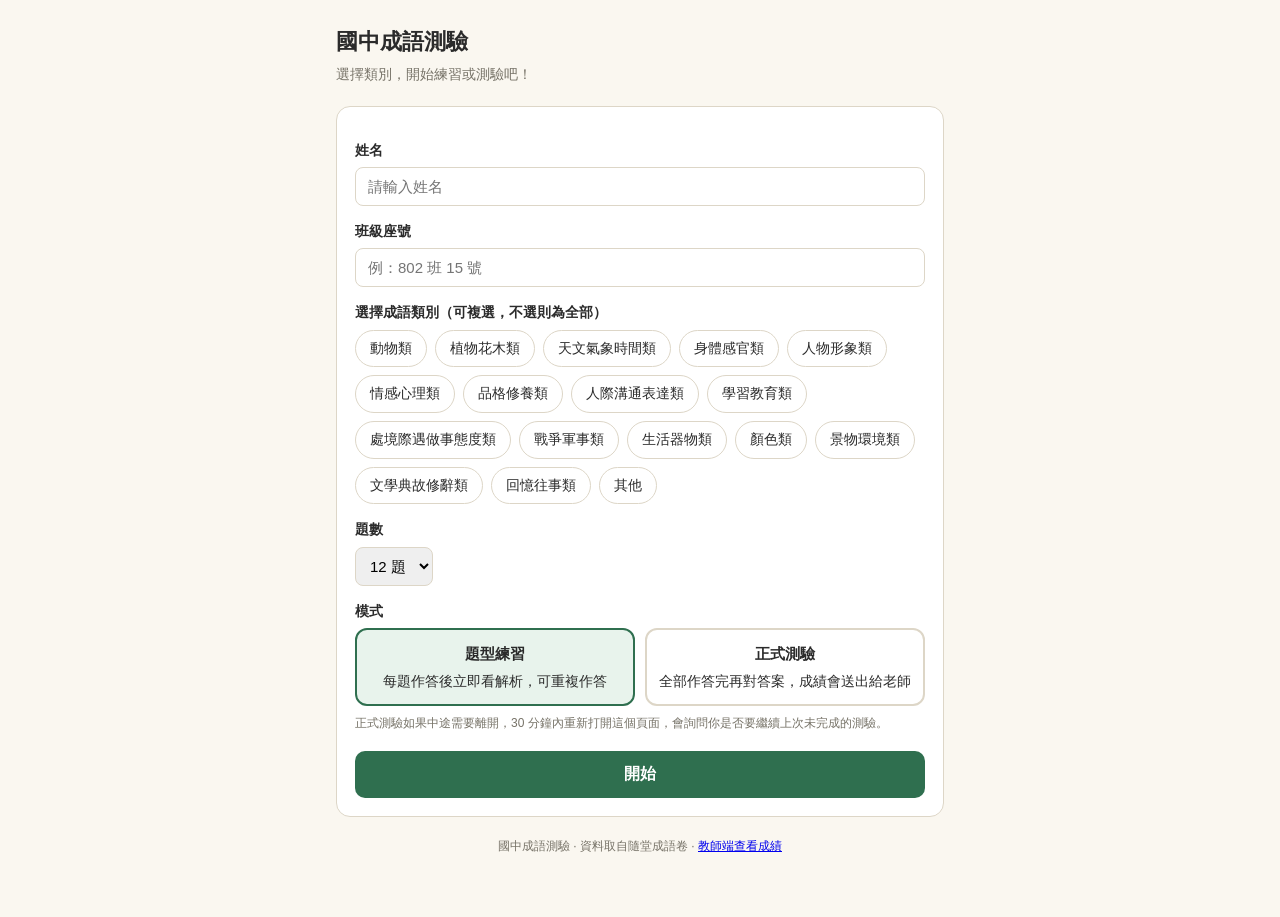
==== index.html @ 75fcd6fa "Add files via upload" ====
<!DOCTYPE html>
<html lang="zh-Hant">
<head>
  <meta charset="utf-8">
  <meta name="viewport" content="width=device-width, initial-scale=1">
  <title>國中成語測驗</title>
  <link rel="stylesheet" href="style.css">
</head>
<body>
<div class="wrap">
  <h1>國中成語測驗</h1>
  <div class="sub">選擇類別，開始練習或測驗吧！</div>

  <!-- ========== 開始畫面 ========== -->
  <div id="screen-start" class="card">
    <label>姓名</label>
    <input type="text" id="in-name" placeholder="請輸入姓名">
    <label>班級座號</label>
    <input type="text" id="in-class" placeholder="例：802 班 15 號">

    <label>選擇成語類別（可複選，不選則為全部）</label>
    <div class="chip-group" id="category-chips"></div>

    <label>題數</label>
    <select id="in-count">
      <option value="10">10 題</option>
      <option value="12" selected>12 題</option>
      <option value="15">15 題</option>
    </select>

    <label>模式</label>
    <div class="mode-group">
      <div class="mode-card selected" data-mode="practice" id="mode-practice">
        <b>題型練習</b>每題作答後立即看解析，可重複作答
      </div>
      <div class="mode-card" data-mode="test" id="mode-test">
        <b>正式測驗</b>全部作答完再對答案，成績會送出給老師
      </div>
    </div>
    <div class="footer-note" style="margin-top:8px;text-align:left;">
      正式測驗如果中途需要離開，30 分鐘內重新打開這個頁面，會詢問你是否要繼續上次未完成的測驗。
    </div>

    <button class="primary" id="btn-start">開始</button>
  </div>

  <!-- ========== 未完成測驗提示畫面 ========== -->
  <div id="screen-resume" class="card" style="display:none">
    <h2>發現尚未完成的正式測驗</h2>
    <div class="sub" id="resume-info"></div>
    <button class="primary" id="btn-resume">繼續上次的測驗</button>
    <button class="secondary" id="btn-discard" style="width:100%;margin-top:10px;">放棄，重新開始</button>
  </div>

  <!-- ========== 測驗畫面 ========== -->
  <div id="screen-quiz" class="card" style="display:none">
    <div class="progress" id="quiz-progress"></div>
    <div class="bar"><div id="quiz-bar" style="width:0%"></div></div>
    <div class="stem-label" id="quiz-stem-label"></div>
    <div class="stem" id="quiz-stem"></div>
    <div id="quiz-options"></div>
    <div class="select-note" id="select-note"></div>
    <button class="ghost" id="btn-hint">💡 提示</button>
    <div class="hint-box" id="hint-box"></div>
    <div class="feedback" id="quiz-feedback"></div>
    <div class="actions">
      <button class="ghost" id="btn-save-exit" style="display:none">💾 暫存並離開</button>
      <button class="secondary" id="btn-next" style="display:none">下一題</button>
    </div>
  </div>

  <!-- ========== 已暫存畫面 ========== -->
  <div id="screen-saved" class="card" style="display:none">
    <h2>已暫存進度</h2>
    <div class="sub" id="saved-info"></div>
    <div class="banner">30 分鐘內用同一個網址、同一台裝置重新打開，就會問你要不要繼續測驗。現在可以放心關閉分頁。</div>
    <button class="primary" id="btn-saved-ok">回到開始畫面</button>
  </div>

  <!-- ========== 結果畫面 ========== -->
  <div id="screen-result" class="card" style="display:none">
    <div class="banner" id="result-banner"></div>
    <div class="score-big" id="result-score"></div>
    <div class="score-sub" id="result-sub"></div>
    <div id="result-list"></div>
    <button class="primary" id="btn-restart">重新選擇，再測一次</button>
  </div>

  <div class="footer-note">
    國中成語測驗 · 資料取自隨堂成語卷 ·
    <a href="teacher.html">教師端查看成績</a>
  </div>
</div>

<script src="config.js"></script>
<script src="data.js"></script>
<script src="quiz.js"></script>
<script src="submit.js"></script>
<script>
// ============ UI 狀態 ============
var state = {
  name: '', classSeat: '', categories: [], count: 12, mode: 'practice',
  questions: [], current: 0, answers: [], correctCount: 0,
  currentChosen: -1, currentAttempts: 0, locked: false
};
var MAX_ATTEMPTS = 3; // 第一次選擇 + 最多重新選擇 2 次
var LETTERS = ['A', 'B', 'C', 'D'];
var PROGRESS_KEY = 'idiomTestProgress_v1';
var PROGRESS_TTL_MS = 30 * 60 * 1000; // 30 分鐘

// ============ 正式測驗暫存（30 分鐘內可續測） ============
function saveTestProgress() {
  if (state.mode !== 'test') return;
  try {
    var payload = {
      savedAt: Date.now(),
      name: state.name,
      classSeat: state.classSeat,
      categories: state.categories,
      count: state.count,
      questions: state.questions,
      current: state.current,
      answers: state.answers
    };
    localStorage.setItem(PROGRESS_KEY, JSON.stringify(payload));
  } catch (e) { /* localStorage 不可用時直接忽略，不影響測驗進行 */ }
}

function loadTestProgress() {
  try {
    var raw = localStorage.getItem(PROGRESS_KEY);
    if (!raw) return null;
    var data = JSON.parse(raw);
    if (!data || !data.savedAt || !data.questions || !data.questions.length) return null;
    if (Date.now() - data.savedAt > PROGRESS_TTL_MS) {
      clearTestProgress();
      return null;
    }
    if (data.current >= data.questions.length) return null; // 已測完的不需要續測
    return data;
  } catch (e) {
    return null;
  }
}

function clearTestProgress() {
  try { localStorage.removeItem(PROGRESS_KEY); } catch (e) {}
}

function checkResumeOnLoad() {
  var data = loadTestProgress();
  if (!data) return;
  document.getElementById('screen-start').style.display = 'none';
  document.getElementById('screen-resume').style.display = 'block';
  var minsAgo = Math.max(1, Math.round((Date.now() - data.savedAt) / 60000));
  document.getElementById('resume-info').textContent =
    '「' + data.name + '」有一份正式測驗還沒完成（第 ' + (data.current + 1) + ' / ' + data.questions.length +
    ' 題，' + minsAgo + ' 分鐘前的紀錄）。如果不是你本人的測驗，請選擇放棄重新開始。';

  document.getElementById('btn-resume').onclick = function () {
    state.mode = 'test';
    state.name = data.name;
    state.classSeat = data.classSeat;
    state.categories = data.categories;
    state.count = data.count;
    state.questions = data.questions;
    state.current = data.current;
    state.answers = data.answers;
    selectMode('test');
    document.getElementById('screen-resume').style.display = 'none';
    document.getElementById('screen-quiz').style.display = 'block';
    showQuestion();
  };
  document.getElementById('btn-discard').onclick = function () {
    clearTestProgress();
    document.getElementById('screen-resume').style.display = 'none';
    document.getElementById('screen-start').style.display = 'block';
  };
}

function renderCategoryChips() {
  var box = document.getElementById('category-chips');
  CATEGORY_LIST.forEach(function (cat) {
    var chip = document.createElement('div');
    chip.className = 'chip';
    chip.textContent = cat;
    chip.onclick = function () { chip.classList.toggle('selected'); };
    box.appendChild(chip);
  });
}
renderCategoryChips();

document.getElementById('mode-practice').onclick = function () { selectMode('practice'); };
document.getElementById('mode-test').onclick = function () { selectMode('test'); };
function selectMode(mode) {
  state.mode = mode;
  document.getElementById('mode-practice').classList.toggle('selected', mode === 'practice');
  document.getElementById('mode-test').classList.toggle('selected', mode === 'test');
}

document.getElementById('btn-start').onclick = function () {
  state.name = document.getElementById('in-name').value.trim();
  state.classSeat = document.getElementById('in-class').value.trim();
  if (!state.name) { alert('請先輸入姓名'); return; }

  if (state.mode === 'test') {
    var existing = loadTestProgress();
    if (existing) {
      var ok = confirm('你有一份尚未完成的正式測驗（「' + existing.name + '」，第 ' +
        (existing.current + 1) + ' / ' + existing.questions.length + ' 題）。\n' +
        '開始新的測驗會放棄那份暫存進度，確定要繼續嗎？');
      if (!ok) return;
      clearTestProgress();
    }
  }

  var chips = document.querySelectorAll('#category-chips .chip.selected');
  state.categories = Array.prototype.map.call(chips, function (c) { return c.textContent; });
  state.count = parseInt(document.getElementById('in-count').value, 10);

  state.questions = assembleQuiz(state.categories, state.count);
  state.current = 0;
  state.answers = [];
  state.correctCount = 0;

  document.getElementById('screen-start').style.display = 'none';
  document.getElementById('screen-result').style.display = 'none';
  document.getElementById('screen-quiz').style.display = 'block';
  showQuestion();
};

function showQuestion() {
  var q = state.questions[state.current];
  document.getElementById('quiz-progress').textContent =
    '第 ' + (state.current + 1) + ' / ' + state.questions.length + ' 題' +
    (state.mode === 'practice' ? '（題型練習）' : '（正式測驗）');
  document.getElementById('quiz-bar').style.width =
    Math.round((state.current) / state.questions.length * 100) + '%';
  document.getElementById('quiz-stem-label').textContent = q.stemLabel || '請選出正確答案：';
  document.getElementById('quiz-stem').textContent = q.stem;

  var optBox = document.getElementById('quiz-options');
  optBox.innerHTML = '';
  q.options.forEach(function (opt, i) {
    var btn = document.createElement('button');
    btn.className = 'opt';
    btn.innerHTML = '<span class="letter">' + LETTERS[i] + '</span>' + escapeHtml(opt);
    btn.onclick = function () { selectAnswer(i); };
    optBox.appendChild(btn);
  });

  state.currentChosen = -1;
  state.currentAttempts = 0;
  state.locked = false;

  document.getElementById('select-note').style.display = 'none';
  document.getElementById('select-note').textContent = '';
  document.getElementById('hint-box').style.display = 'none';
  document.getElementById('hint-box').textContent = '';
  document.getElementById('quiz-feedback').style.display = 'none';
  document.getElementById('btn-next').style.display = 'none';
  document.getElementById('btn-hint').style.display = 'inline-block';
  document.getElementById('btn-save-exit').style.display = state.mode === 'test' ? 'inline-block' : 'none';

  saveTestProgress();
}

document.getElementById('btn-save-exit').onclick = function () {
  saveTestProgress();
  document.getElementById('screen-quiz').style.display = 'none';
  document.getElementById('screen-saved').style.display = 'block';
  document.getElementById('saved-info').textContent =
    '「' + state.name + '」的測驗已暫存在第 ' + (state.current + 1) + ' / ' + state.questions.length + ' 題。';
};

document.getElementById('btn-saved-ok').onclick = function () {
  document.getElementById('screen-saved').style.display = 'none';
  document.getElementById('screen-start').style.display = 'block';
};

document.getElementById('btn-hint').onclick = function () {
  var q = state.questions[state.current];
  var box = document.getElementById('hint-box');
  box.textContent = q.hint;
  box.style.display = 'block';
};

function escapeHtml(s) {
  var div = document.createElement('div');
  div.textContent = s;
  return div.innerHTML;
}

function selectAnswer(i) {
  if (state.mode === 'test') {
    selectAnswerTest(i);
  } else {
    selectAnswerPractice(i);
  }
}

// 題型練習：作答後立即顯示對錯與解析（每題僅計分一次）
function selectAnswerPractice(i) {
  var q = state.questions[state.current];
  var opts = document.querySelectorAll('#quiz-options .opt');
  var isCorrect = i === q.correctIndex;

  if (!state.answers[state.current]) {
    if (isCorrect) state.correctCount++;
  }
  state.answers[state.current] = { chosenIndex: i, correct: isCorrect };

  Array.prototype.forEach.call(opts, function (btn, idx) {
    btn.classList.add('disabled');
    if (idx === q.correctIndex) btn.classList.add('correct');
    else if (idx === i) btn.classList.add('wrong');
  });

  document.getElementById('btn-hint').style.display = 'none';

  var fb = document.getElementById('quiz-feedback');
  fb.style.display = 'block';
  fb.className = 'feedback ' + (isCorrect ? 'correct' : 'wrong');
  fb.textContent = (isCorrect ? '✅ 答對了！' : '❌ 答錯了。') + '　解析：' + q.explanation;

  document.getElementById('btn-next').style.display = 'inline-block';
}

// 正式測驗：不顯示對錯，最多可重新選擇 2 次（共 3 次機會），鎖定後才算最終答案
function selectAnswerTest(i) {
  if (state.locked) return;
  if (i === state.currentChosen) return;

  state.currentChosen = i;
  state.currentAttempts++;

  var opts = document.querySelectorAll('#quiz-options .opt');
  Array.prototype.forEach.call(opts, function (btn, idx) {
    btn.classList.remove('selected');
    if (idx === i) btn.classList.add('selected');
  });

  var q = state.questions[state.current];
  state.answers[state.current] = { chosenIndex: i, correct: i === q.correctIndex };

  var remaining = MAX_ATTEMPTS - state.currentAttempts;
  var note = document.getElementById('select-note');
  note.style.display = 'block';
  if (remaining > 0) {
    note.textContent = '已選擇 ' + LETTERS[i] + '，還可以重新選擇 ' + remaining + ' 次（結果將在測驗結束後公布）。';
  } else {
    note.textContent = '已選擇 ' + LETTERS[i] + '，已達重新選擇次數上限，答案已鎖定。';
    state.locked = true;
    Array.prototype.forEach.call(opts, function (btn) { btn.classList.add('disabled'); });
  }

  document.getElementById('btn-hint').style.display = 'none';
  document.getElementById('btn-next').style.display = 'inline-block';

  saveTestProgress();
}

document.getElementById('btn-next').onclick = function () {
  state.current++;
  if (state.current >= state.questions.length) {
    showResult();
  } else {
    showQuestion();
  }
};

function showResult() {
  document.getElementById('quiz-bar').style.width = '100%';
  document.getElementById('screen-quiz').style.display = 'none';
  document.getElementById('screen-result').style.display = 'block';

  var total = state.questions.length;
  var correct = state.answers.reduce(function (sum, a) { return sum + (a && a.correct ? 1 : 0); }, 0);
  var wrong = total - correct;

  document.getElementById('result-score').textContent = correct + ' / ' + total;
  document.getElementById('result-sub').textContent =
    '答對 ' + correct + ' 題，答錯 ' + wrong + ' 題';

  var banner = document.getElementById('result-banner');
  if (state.mode === 'test') {
    banner.textContent = '這是正式測驗，成績已送出，老師可以透過教師端頁面查看。';
  } else {
    banner.textContent = '這是題型練習，成績不會送給老師，可以放心多練習幾次！';
  }

  var listBox = document.getElementById('result-list');
  listBox.innerHTML = '';
  var wrongDetails = [];
  state.questions.forEach(function (q, i) {
    var ans = state.answers[i] || { chosenIndex: -1, correct: false };
    var div = document.createElement('div');
    div.className = 'review-item';
    var tag = ans.correct ? '<span class="tag right">答對</span>' : '<span class="tag wrong">答錯</span>';
    div.innerHTML =
      '<div class="review-q">第 ' + (i + 1) + ' 題　' + tag + '</div>' +
      '<div class="review-line">' + escapeHtml(q.stemLabel || '') + escapeHtml(q.stem) + '</div>' +
      '<div class="review-line">你的答案：<b>' + escapeHtml(ans.chosenIndex >= 0 ? q.options[ans.chosenIndex] : '未作答') + '</b></div>' +
      '<div class="review-line">正確答案：<b>' + escapeHtml(q.options[q.correctIndex]) + '</b></div>' +
      '<div class="review-line">解析：' + escapeHtml(q.explanation) + '</div>';
    listBox.appendChild(div);

    if (!ans.correct) {
      wrongDetails.push({
        question: (q.stemLabel || '') + q.stem,
        yourAnswer: ans.chosenIndex >= 0 ? q.options[ans.chosenIndex] : '未作答',
        correctAnswer: q.options[q.correctIndex],
        explanation: q.explanation
      });
    }
  });

  if (state.mode === 'test') {
    submitResultToForm({
      name: state.name,
      classSeat: state.classSeat,
      categories: state.categories.length ? state.categories : ['全部類別'],
      totalQuestions: total,
      correctCount: correct,
      wrongCount: wrong,
      wrongDetails: wrongDetails
    });
    clearTestProgress();
  }
}

document.getElementById('btn-restart').onclick = function () {
  document.getElementById('screen-result').style.display = 'none';
  document.getElementById('screen-start').style.display = 'block';
};

// 頁面載入時，檢查是否有 30 分鐘內未完成的正式測驗
checkResumeOnLoad();
</script>
</body>
</html>
---- style.css ----
:root {
    --primary: #2f6f4f;
    --primary-light: #e8f3ec;
    --accent: #c76b3b;
    --danger: #c0392b;
    --ok: #2f6f4f;
    --bg: #faf7f0;
    --text: #2b2b2b;
    --muted: #767267;
    --border: #ddd6c7;
  }
  * { box-sizing: border-box; }
  body {
    margin: 0;
    font-family: "PingFang TC", "Microsoft JhengHei", "Noto Sans TC", sans-serif;
    background: var(--bg);
    color: var(--text);
    line-height: 1.6;
  }
  .wrap { max-width: 640px; margin: 0 auto; padding: 20px 16px 60px; }
  h1 { font-size: 22px; margin: 4px 0 4px; }
  h2 { font-size: 18px; margin: 0 0 12px; }
  .sub { color: var(--muted); font-size: 14px; margin-bottom: 20px; }
  .card {
    background: #fff;
    border: 1px solid var(--border);
    border-radius: 14px;
    padding: 18px;
    margin-bottom: 16px;
  }
  label { display: block; font-weight: 600; margin: 14px 0 6px; font-size: 14px; }
  input[type=text] {
    width: 100%; padding: 10px 12px; border: 1px solid var(--border);
    border-radius: 8px; font-size: 15px;
  }
  .row { display: flex; gap: 10px; }
  .row > * { flex: 1; }
  .chip-group { display: flex; flex-wrap: wrap; gap: 8px; margin-top: 4px; }
  .chip {
    border: 1px solid var(--border); border-radius: 999px; padding: 7px 14px;
    font-size: 13.5px; cursor: pointer; background: #fff; user-select: none;
  }
  .chip.selected { background: var(--primary); color: #fff; border-color: var(--primary); }
  .mode-group { display: flex; gap: 10px; margin-top: 4px; }
  .mode-card {
    flex: 1; border: 2px solid var(--border); border-radius: 12px; padding: 12px;
    cursor: pointer; text-align: center; font-size: 14px;
  }
  .mode-card b { display: block; margin-bottom: 4px; font-size: 15px; }
  .mode-card.selected { border-color: var(--primary); background: var(--primary-light); }
  select {
    padding: 9px 10px; border: 1px solid var(--border); border-radius: 8px; font-size: 15px;
  }
  button.primary {
    display: block; width: 100%; padding: 13px; margin-top: 18px;
    background: var(--primary); color: #fff; border: none; border-radius: 10px;
    font-size: 16px; font-weight: 700; cursor: pointer;
  }
  button.primary:disabled { opacity: .5; cursor: not-allowed; }
  button.secondary {
    padding: 10px 16px; background: #fff; color: var(--primary); border: 1.5px solid var(--primary);
    border-radius: 10px; font-size: 14px; font-weight: 600; cursor: pointer;
  }
  button.ghost {
    padding: 8px 12px; background: transparent; color: var(--muted); border: 1px dashed var(--border);
    border-radius: 8px; font-size: 13px; cursor: pointer;
  }
  .progress { font-size: 13px; color: var(--muted); margin-bottom: 6px; }
  .bar { height: 6px; background: var(--border); border-radius: 4px; overflow: hidden; margin-bottom: 18px; }
  .bar > div { height: 100%; background: var(--primary); }
  .stem-label { font-size: 13px; color: var(--muted); margin-bottom: 6px; }
  .stem { font-size: 19px; font-weight: 700; margin-bottom: 18px; }
  .opt {
    display: block; width: 100%; text-align: left; padding: 12px 14px; margin-bottom: 10px;
    border: 1.5px solid var(--border); border-radius: 10px; background: #fff; font-size: 15px;
    cursor: pointer;
  }
  .opt .letter {
    display: inline-block; width: 22px; height: 22px; line-height: 22px; text-align: center;
    border-radius: 50%; background: var(--primary-light); color: var(--primary); font-size: 12px;
    font-weight: 700; margin-right: 8px;
  }
  .opt.correct { border-color: var(--ok); background: #eaf6ee; }
  .opt.wrong { border-color: var(--danger); background: #fdecea; }
  .opt.selected { border-color: #4a6fa5; background: #eef2f8; }
  .opt.disabled { pointer-events: none; opacity: .85; }
  .select-note {
    margin-top: 4px; font-size: 13px; color: #4a6fa5; display: none;
  }
  .hint-box {
    margin-top: 6px; font-size: 13.5px; color: var(--accent); background: #fdf3ec;
    border: 1px dashed #e3b896; border-radius: 8px; padding: 10px 12px; display: none;
  }
  .feedback {
    margin-top: 14px; padding: 12px 14px; border-radius: 10px; font-size: 14px; display: none;
  }
  .feedback.correct { background: #eaf6ee; color: var(--ok); }
  .feedback.wrong { background: #fdecea; color: var(--danger); }
  .actions { display: flex; justify-content: flex-end; gap: 10px; margin-top: 16px; }
  .score-big { font-size: 42px; font-weight: 800; color: var(--primary); text-align: center; margin: 6px 0; }
  .score-sub { text-align: center; color: var(--muted); margin-bottom: 18px; font-size: 14px; }
  .review-item { border-bottom: 1px solid var(--border); padding: 14px 0; }
  .review-item:last-child { border-bottom: none; }
  .tag { display: inline-block; font-size: 11px; padding: 2px 8px; border-radius: 999px; margin-left: 6px; }
  .tag.right { background: #eaf6ee; color: var(--ok); }
  .tag.wrong { background: #fdecea; color: var(--danger); }
  .review-q { font-weight: 600; margin-bottom: 6px; }
  .review-line { font-size: 13.5px; color: var(--muted); margin: 2px 0; }
  .review-line b { color: var(--text); }
  .footer-note { text-align: center; color: var(--muted); font-size: 12px; margin-top: 20px; }
  .banner {
    background: var(--primary-light); border-radius: 10px; padding: 10px 14px; font-size: 13px;
    color: var(--primary); margin-bottom: 14px;
  }
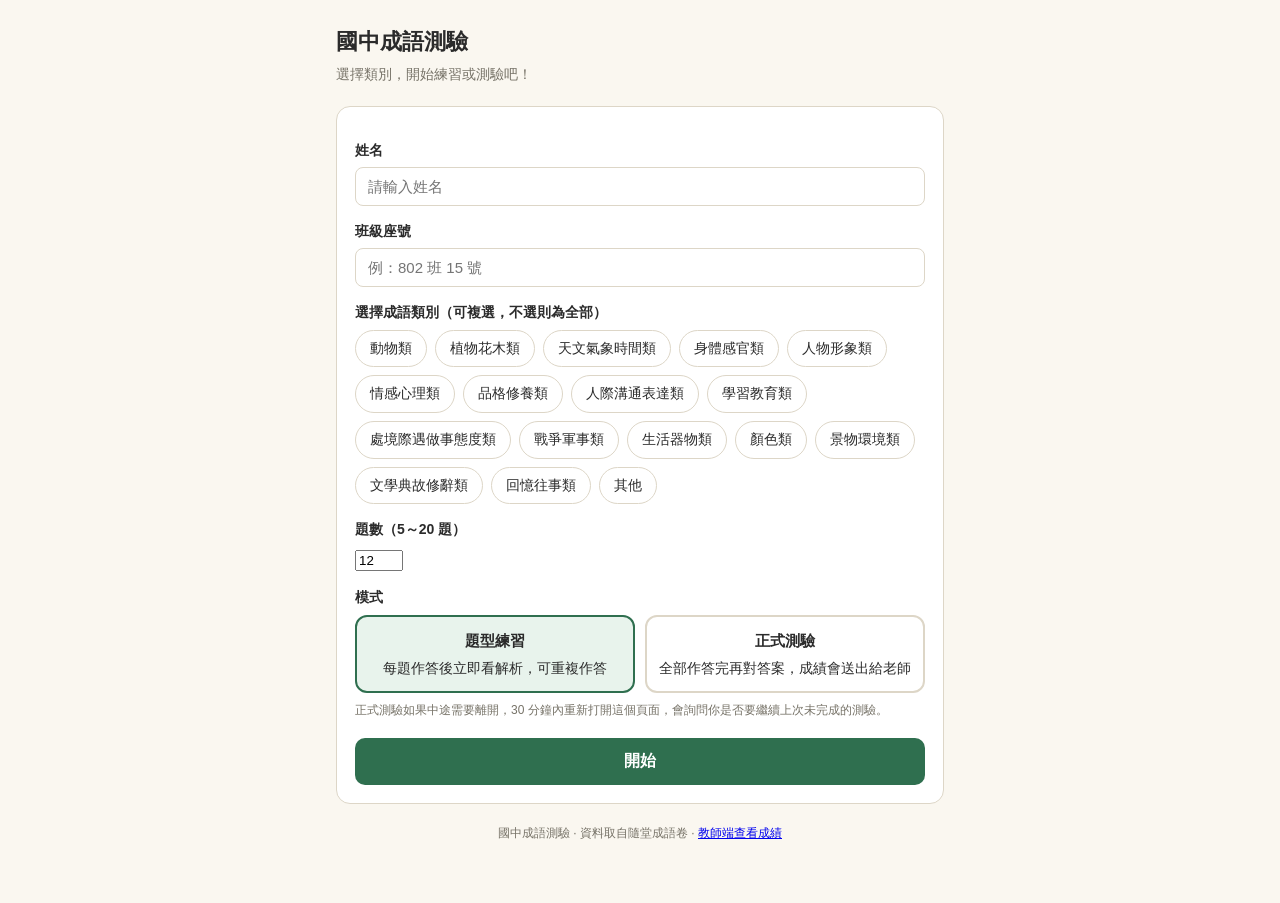
==== commit 13f808d2: "Add files via upload" ====
--- a/index.html
+++ b/index.html
@@ -21,12 +21,8 @@
     <label>選擇成語類別（可複選，不選則為全部）</label>
     <div class="chip-group" id="category-chips"></div>
 
-    <label>題數</label>
-    <select id="in-count">
-      <option value="10">10 題</option>
-      <option value="12" selected>12 題</option>
-      <option value="15">15 題</option>
-    </select>
+    <label>題數（5～20 題）</label>
+    <input type="number" id="in-count" min="5" max="20" value="12">
 
     <label>模式</label>
     <div class="mode-group">
@@ -37,6 +33,28 @@
         <b>正式測驗</b>全部作答完再對答案，成績會送出給老師
       </div>
     </div>
+
+    <div class="sub-panel" id="test-options" style="display:none">
+      <label style="margin-top:0;">正式測驗計時方式</label>
+      <div class="mode-group">
+        <div class="mode-card selected" id="timer-off">
+          <b>不計時</b>可以慢慢想
+        </div>
+        <div class="mode-card" id="timer-on">
+          <b>計時模式</b>每題有炸彈倒數
+        </div>
+      </div>
+      <div id="timer-seconds-group" style="display:none;">
+        <label>每題倒數秒數</label>
+        <div class="chip-group" id="timer-seconds-chips">
+          <div class="chip" data-sec="15">15 秒</div>
+          <div class="chip selected" data-sec="20">20 秒</div>
+          <div class="chip" data-sec="25">25 秒</div>
+          <div class="chip" data-sec="30">30 秒</div>
+        </div>
+      </div>
+    </div>
+
     <div class="footer-note" style="margin-top:8px;text-align:left;">
       正式測驗如果中途需要離開，30 分鐘內重新打開這個頁面，會詢問你是否要繼續上次未完成的測驗。
     </div>
@@ -56,6 +74,7 @@
   <div id="screen-quiz" class="card" style="display:none">
     <div class="progress" id="quiz-progress"></div>
     <div class="bar"><div id="quiz-bar" style="width:0%"></div></div>
+    <div class="timer-box" id="timer-box">💣 <span id="timer-seconds-left">0</span> 秒</div>
     <div class="stem-label" id="quiz-stem-label"></div>
     <div class="stem" id="quiz-stem"></div>
     <div id="quiz-options"></div>
@@ -64,8 +83,20 @@
     <div class="hint-box" id="hint-box"></div>
     <div class="feedback" id="quiz-feedback"></div>
     <div class="actions">
+      <button class="ghost" id="btn-home" style="display:none">🏠 回首頁</button>
       <button class="ghost" id="btn-save-exit" style="display:none">💾 暫存並離開</button>
       <button class="secondary" id="btn-next" style="display:none">下一題</button>
+    </div>
+  </div>
+
+  <!-- ========== 送出前檢查畫面 ========== -->
+  <div id="screen-review" class="card" style="display:none">
+    <h2>送出前，再檢查一次你的答案</h2>
+    <div class="sub">這時候還看不到對錯，確認沒問題後再按「確認送出」。送出後就無法再修改。</div>
+    <div id="review-list"></div>
+    <div class="actions" style="justify-content:space-between;">
+      <button class="ghost" id="btn-save-exit-review">💾 暫存並離開</button>
+      <button class="primary" id="btn-confirm-submit" style="width:auto;margin-top:0;">確認送出</button>
     </div>
   </div>
 
@@ -101,12 +132,19 @@
 var state = {
   name: '', classSeat: '', categories: [], count: 12, mode: 'practice',
   questions: [], current: 0, answers: [], correctCount: 0,
-  currentChosen: -1, currentAttempts: 0, locked: false
+  currentChosen: -1, currentAttempts: 0, locked: false,
+  timedMode: false, timerSeconds: 20, reviewEditMode: false
 };
 var MAX_ATTEMPTS = 3; // 第一次選擇 + 最多重新選擇 2 次
 var LETTERS = ['A', 'B', 'C', 'D'];
 var PROGRESS_KEY = 'idiomTestProgress_v1';
 var PROGRESS_TTL_MS = 30 * 60 * 1000; // 30 分鐘
+var timerInterval = null;
+var timerRemaining = 0;
+
+function clearTimerInterval() {
+  if (timerInterval) { clearInterval(timerInterval); timerInterval = null; }
+}
 
 // ============ 正式測驗暫存（30 分鐘內可續測） ============
 function saveTestProgress() {
@@ -120,7 +158,9 @@
       count: state.count,
       questions: state.questions,
       current: state.current,
-      answers: state.answers
+      answers: state.answers,
+      timedMode: state.timedMode,
+      timerSeconds: state.timerSeconds
     };
     localStorage.setItem(PROGRESS_KEY, JSON.stringify(payload));
   } catch (e) { /* localStorage 不可用時直接忽略，不影響測驗進行 */ }
@@ -136,8 +176,8 @@
       clearTestProgress();
       return null;
     }
-    if (data.current >= data.questions.length) return null; // 已測完的不需要續測
-    return data;
+    if (data.current > data.questions.length) return null;
+    return data; // current === questions.length 代表已答完、等待送出前檢查
   } catch (e) {
     return null;
   }
@@ -153,9 +193,11 @@
   document.getElementById('screen-start').style.display = 'none';
   document.getElementById('screen-resume').style.display = 'block';
   var minsAgo = Math.max(1, Math.round((Date.now() - data.savedAt) / 60000));
+  var atReview = data.current >= data.questions.length;
   document.getElementById('resume-info').textContent =
-    '「' + data.name + '」有一份正式測驗還沒完成（第 ' + (data.current + 1) + ' / ' + data.questions.length +
-    ' 題，' + minsAgo + ' 分鐘前的紀錄）。如果不是你本人的測驗，請選擇放棄重新開始。';
+    '「' + data.name + '」有一份正式測驗還沒完成（' +
+    (atReview ? '已作答完畢，尚未送出' : ('第 ' + (data.current + 1) + ' / ' + data.questions.length + ' 題')) +
+    '，' + minsAgo + ' 分鐘前的紀錄）。如果不是你本人的測驗，請選擇放棄重新開始。';
 
   document.getElementById('btn-resume').onclick = function () {
     state.mode = 'test';
@@ -166,10 +208,20 @@
     state.questions = data.questions;
     state.current = data.current;
     state.answers = data.answers;
+    state.timedMode = !!data.timedMode;
+    state.timerSeconds = data.timerSeconds || 20;
     selectMode('test');
     document.getElementById('screen-resume').style.display = 'none';
-    document.getElementById('screen-quiz').style.display = 'block';
-    showQuestion();
+    if (atReview) {
+      if (state.timedMode) {
+        showResult();
+      } else {
+        showReviewScreen();
+      }
+    } else {
+      document.getElementById('screen-quiz').style.display = 'block';
+      showQuestion();
+    }
   };
   document.getElementById('btn-discard').onclick = function () {
     clearTestProgress();
@@ -196,7 +248,25 @@
   state.mode = mode;
   document.getElementById('mode-practice').classList.toggle('selected', mode === 'practice');
   document.getElementById('mode-test').classList.toggle('selected', mode === 'test');
-}
+  document.getElementById('test-options').style.display = mode === 'test' ? 'block' : 'none';
+}
+
+document.getElementById('timer-off').onclick = function () { selectTimedMode(false); };
+document.getElementById('timer-on').onclick = function () { selectTimedMode(true); };
+function selectTimedMode(on) {
+  state.timedMode = on;
+  document.getElementById('timer-off').classList.toggle('selected', !on);
+  document.getElementById('timer-on').classList.toggle('selected', on);
+  document.getElementById('timer-seconds-group').style.display = on ? 'block' : 'none';
+}
+var timerSecChips = document.querySelectorAll('#timer-seconds-chips .chip');
+Array.prototype.forEach.call(timerSecChips, function (chip) {
+  chip.onclick = function () {
+    Array.prototype.forEach.call(timerSecChips, function (c) { c.classList.remove('selected'); });
+    chip.classList.add('selected');
+    state.timerSeconds = parseInt(chip.getAttribute('data-sec'), 10);
+  };
+});
 
 document.getElementById('btn-start').onclick = function () {
   state.name = document.getElementById('in-name').value.trim();
@@ -216,12 +286,22 @@
 
   var chips = document.querySelectorAll('#category-chips .chip.selected');
   state.categories = Array.prototype.map.call(chips, function (c) { return c.textContent; });
-  state.count = parseInt(document.getElementById('in-count').value, 10);
+
+  var countVal = parseInt(document.getElementById('in-count').value, 10);
+  if (isNaN(countVal)) countVal = 12;
+  countVal = Math.max(5, Math.min(20, countVal));
+  document.getElementById('in-count').value = countVal;
+  state.count = countVal;
+
+  if (state.mode !== 'test') {
+    state.timedMode = false;
+  }
 
   state.questions = assembleQuiz(state.categories, state.count);
   state.current = 0;
   state.answers = [];
   state.correctCount = 0;
+  state.reviewEditMode = false;
 
   document.getElementById('screen-start').style.display = 'none';
   document.getElementById('screen-result').style.display = 'none';
@@ -259,22 +339,85 @@
   document.getElementById('hint-box').textContent = '';
   document.getElementById('quiz-feedback').style.display = 'none';
   document.getElementById('btn-next').style.display = 'none';
+  document.getElementById('btn-next').textContent = '下一題';
   document.getElementById('btn-hint').style.display = 'inline-block';
   document.getElementById('btn-save-exit').style.display = state.mode === 'test' ? 'inline-block' : 'none';
+  document.getElementById('btn-home').style.display = state.mode === 'practice' ? 'inline-block' : 'none';
+
+  if (state.reviewEditMode) {
+    document.getElementById('btn-next').textContent = '回到檢查畫面';
+    document.getElementById('btn-next').style.display = 'inline-block';
+  }
+
+  clearTimerInterval();
+  if (state.mode === 'test' && state.timedMode && !state.reviewEditMode) {
+    startQuestionTimer();
+  } else {
+    document.getElementById('timer-box').style.display = 'none';
+  }
 
   saveTestProgress();
 }
 
-document.getElementById('btn-save-exit').onclick = function () {
+function startQuestionTimer() {
+  timerRemaining = state.timerSeconds;
+  var box = document.getElementById('timer-box');
+  var span = document.getElementById('timer-seconds-left');
+  box.style.display = 'block';
+  box.classList.remove('timer-warn');
+  span.textContent = timerRemaining;
+  timerInterval = setInterval(function () {
+    timerRemaining--;
+    span.textContent = timerRemaining;
+    if (timerRemaining <= 5) box.classList.add('timer-warn');
+    if (timerRemaining <= 0) {
+      clearTimerInterval();
+      onTimeUp();
+    }
+  }, 1000);
+}
+
+function onTimeUp() {
+  if (!state.locked) {
+    state.locked = true;
+    var opts = document.querySelectorAll('#quiz-options .opt');
+    Array.prototype.forEach.call(opts, function (btn) { btn.classList.add('disabled'); });
+    if (!state.answers[state.current]) {
+      state.answers[state.current] = { chosenIndex: -1, correct: false };
+    }
+  }
+  document.getElementById('timer-box').style.display = 'none';
+  var note = document.getElementById('select-note');
+  note.style.display = 'block';
+  note.textContent = '⏰ 時間到！自動進入下一題。';
+  saveTestProgress();
+  setTimeout(function () {
+    document.getElementById('btn-next').click();
+  }, 800);
+}
+
+function saveAndExit() {
+  clearTimerInterval();
   saveTestProgress();
   document.getElementById('screen-quiz').style.display = 'none';
+  document.getElementById('screen-review').style.display = 'none';
   document.getElementById('screen-saved').style.display = 'block';
+  var atReview = state.current >= state.questions.length;
   document.getElementById('saved-info').textContent =
-    '「' + state.name + '」的測驗已暫存在第 ' + (state.current + 1) + ' / ' + state.questions.length + ' 題。';
-};
+    '「' + state.name + '」的測驗已暫存（' +
+    (atReview ? '已作答完畢，尚未送出' : ('第 ' + (state.current + 1) + ' / ' + state.questions.length + ' 題')) + '）。';
+}
+document.getElementById('btn-save-exit').onclick = saveAndExit;
+document.getElementById('btn-save-exit-review').onclick = saveAndExit;
 
 document.getElementById('btn-saved-ok').onclick = function () {
   document.getElementById('screen-saved').style.display = 'none';
+  document.getElementById('screen-start').style.display = 'block';
+};
+
+document.getElementById('btn-home').onclick = function () {
+  clearTimerInterval();
+  document.getElementById('screen-quiz').style.display = 'none';
   document.getElementById('screen-start').style.display = 'block';
 };
 
@@ -352,6 +495,8 @@
     note.textContent = '已選擇 ' + LETTERS[i] + '，已達重新選擇次數上限，答案已鎖定。';
     state.locked = true;
     Array.prototype.forEach.call(opts, function (btn) { btn.classList.add('disabled'); });
+    clearTimerInterval();
+    document.getElementById('timer-box').style.display = 'none';
   }
 
   document.getElementById('btn-hint').style.display = 'none';
@@ -361,12 +506,69 @@
 }
 
 document.getElementById('btn-next').onclick = function () {
+  if (state.reviewEditMode) {
+    state.reviewEditMode = false;
+    clearTimerInterval();
+    showReviewScreen();
+    return;
+  }
+  clearTimerInterval();
   state.current++;
   if (state.current >= state.questions.length) {
-    showResult();
+    if (state.mode === 'test' && !state.timedMode) {
+      showReviewScreen();
+    } else {
+      showResult();
+    }
   } else {
     showQuestion();
   }
+};
+
+// 從送出前檢查畫面跳回去修改某一題
+function editQuestionFromReview(i) {
+  state.current = i;
+  state.reviewEditMode = true;
+  document.getElementById('screen-review').style.display = 'none';
+  document.getElementById('screen-quiz').style.display = 'block';
+  showQuestion();
+}
+
+// 正式測驗：全部作答完後，送出前讓學生再檢查一次（不顯示對錯）
+function showReviewScreen() {
+  document.getElementById('screen-quiz').style.display = 'none';
+  document.getElementById('screen-review').style.display = 'block';
+
+  saveTestProgress();
+
+  var listBox = document.getElementById('review-list');
+  listBox.innerHTML = '';
+  state.questions.forEach(function (q, i) {
+    var ans = state.answers[i];
+    var div = document.createElement('div');
+    div.className = 'review-item';
+    var answered = ans && ans.chosenIndex >= 0;
+    var tag = answered ? '' : '<span class="tag wrong">未作答</span>';
+    div.innerHTML =
+      '<div class="review-q">第 ' + (i + 1) + ' 題　' + tag + '</div>' +
+      '<div class="review-line">' + escapeHtml(q.stemLabel || '') + escapeHtml(q.stem) + '</div>' +
+      '<div class="review-line">你的答案：<b>' + escapeHtml(answered ? q.options[ans.chosenIndex] : '未作答') + '</b></div>';
+    var editBtn = document.createElement('button');
+    editBtn.className = 'secondary';
+    editBtn.style.cssText = 'margin-top:8px;padding:6px 12px;font-size:13px;';
+    editBtn.textContent = '修改這一題';
+    editBtn.onclick = (function (idx) {
+      return function () { editQuestionFromReview(idx); };
+    })(i);
+    div.appendChild(editBtn);
+    listBox.appendChild(div);
+  });
+}
+
+document.getElementById('btn-confirm-submit').onclick = function () {
+  clearTimerInterval();
+  document.getElementById('screen-review').style.display = 'none';
+  showResult();
 };
 
 function showResult() {
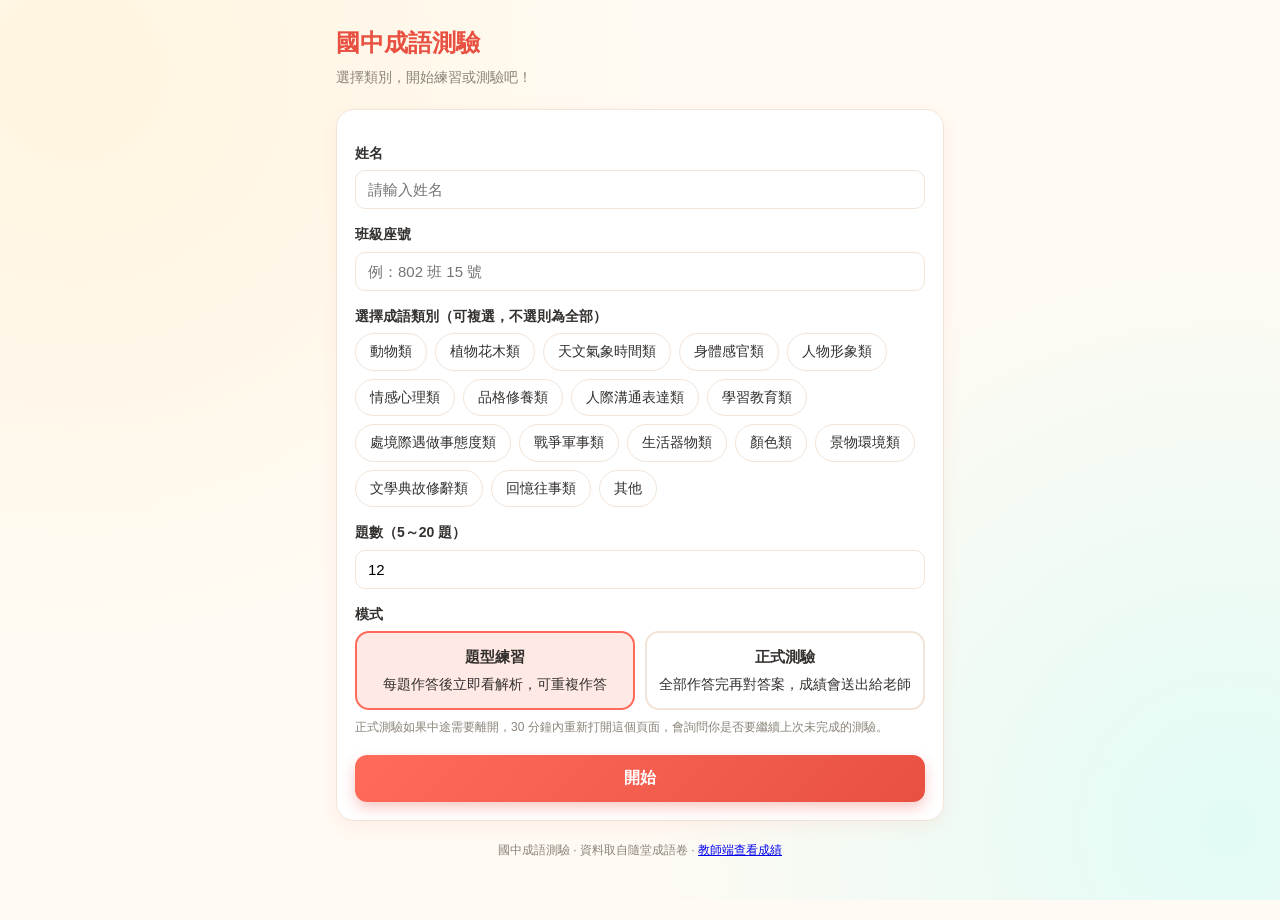
==== commit cfadda89: "Add files via upload" ====
--- a/index.html
+++ b/index.html
@@ -13,50 +13,53 @@
 
   <!-- ========== 開始畫面 ========== -->
   <div id="screen-start" class="card">
+    <div class="banner" id="classroom-banner" style="display:none;">🎯 老師安排的課堂小測驗，全班會拿到同一份題目，輸入姓名和班級座號就可以開始囉！</div>
     <label>姓名</label>
     <input type="text" id="in-name" placeholder="請輸入姓名">
     <label>班級座號</label>
     <input type="text" id="in-class" placeholder="例：802 班 15 號">
 
-    <label>選擇成語類別（可複選，不選則為全部）</label>
-    <div class="chip-group" id="category-chips"></div>
-
-    <label>題數（5～20 題）</label>
-    <input type="number" id="in-count" min="5" max="20" value="12">
-
-    <label>模式</label>
-    <div class="mode-group">
-      <div class="mode-card selected" data-mode="practice" id="mode-practice">
-        <b>題型練習</b>每題作答後立即看解析，可重複作答
-      </div>
-      <div class="mode-card" data-mode="test" id="mode-test">
-        <b>正式測驗</b>全部作答完再對答案，成績會送出給老師
-      </div>
-    </div>
-
-    <div class="sub-panel" id="test-options" style="display:none">
-      <label style="margin-top:0;">正式測驗計時方式</label>
+    <div id="normal-options-block">
+      <label>選擇成語類別（可複選，不選則為全部）</label>
+      <div class="chip-group" id="category-chips"></div>
+
+      <label>題數（5～20 題）</label>
+      <input type="number" id="in-count" min="5" max="20" value="12">
+
+      <label>模式</label>
       <div class="mode-group">
-        <div class="mode-card selected" id="timer-off">
-          <b>不計時</b>可以慢慢想
+        <div class="mode-card selected" data-mode="practice" id="mode-practice">
+          <b>題型練習</b>每題作答後立即看解析，可重複作答
         </div>
-        <div class="mode-card" id="timer-on">
-          <b>計時模式</b>每題有炸彈倒數
+        <div class="mode-card" data-mode="test" id="mode-test">
+          <b>正式測驗</b>全部作答完再對答案，成績會送出給老師
         </div>
       </div>
-      <div id="timer-seconds-group" style="display:none;">
-        <label>每題倒數秒數</label>
-        <div class="chip-group" id="timer-seconds-chips">
-          <div class="chip" data-sec="15">15 秒</div>
-          <div class="chip selected" data-sec="20">20 秒</div>
-          <div class="chip" data-sec="25">25 秒</div>
-          <div class="chip" data-sec="30">30 秒</div>
+
+      <div class="sub-panel" id="test-options" style="display:none">
+        <label style="margin-top:0;">正式測驗計時方式</label>
+        <div class="mode-group">
+          <div class="mode-card selected" id="timer-off">
+            <b>不計時</b>可以慢慢想
+          </div>
+          <div class="mode-card" id="timer-on">
+            <b>計時模式</b>每題有炸彈倒數
+          </div>
+        </div>
+        <div id="timer-seconds-group" style="display:none;">
+          <label>每題倒數秒數</label>
+          <div class="chip-group" id="timer-seconds-chips">
+            <div class="chip" data-sec="15">15 秒</div>
+            <div class="chip selected" data-sec="20">20 秒</div>
+            <div class="chip" data-sec="25">25 秒</div>
+            <div class="chip" data-sec="30">30 秒</div>
+          </div>
         </div>
       </div>
-    </div>
-
-    <div class="footer-note" style="margin-top:8px;text-align:left;">
-      正式測驗如果中途需要離開，30 分鐘內重新打開這個頁面，會詢問你是否要繼續上次未完成的測驗。
+
+      <div class="footer-note" style="margin-top:8px;text-align:left;">
+        正式測驗如果中途需要離開，30 分鐘內重新打開這個頁面，會詢問你是否要繼續上次未完成的測驗。
+      </div>
     </div>
 
     <button class="primary" id="btn-start">開始</button>
@@ -144,6 +147,34 @@
 
 function clearTimerInterval() {
   if (timerInterval) { clearInterval(timerInterval); timerInterval = null; }
+}
+
+// ============ 課堂模式：從網址參數快速開始（全班同一份題目） ============
+var CLASSROOM = (function () {
+  var qp = new URLSearchParams(location.search);
+  var seed = qp.get('seed');
+  if (!seed) return null;
+  var catsRaw = qp.get('cats');
+  return {
+    seed: seed,
+    categories: catsRaw ? decodeURIComponent(catsRaw).split(',').filter(Boolean) : [],
+    count: Math.max(5, Math.min(20, parseInt(qp.get('count'), 10) || 10))
+  };
+})();
+
+// ============ 慶祝彩帶效果（練習模式答對時） ============
+function launchConfetti() {
+  var colors = ['#ff6b5b', '#2ec4b6', '#ffc145', '#e85142', '#16a893'];
+  for (var i = 0; i < 22; i++) {
+    var el = document.createElement('div');
+    el.className = 'confetti-piece';
+    el.style.left = (Math.random() * 100) + 'vw';
+    el.style.background = colors[Math.floor(Math.random() * colors.length)];
+    el.style.animationDuration = (0.9 + Math.random() * 0.7) + 's';
+    el.style.transform = 'rotate(' + Math.floor(Math.random() * 360) + 'deg)';
+    document.body.appendChild(el);
+    (function (node) { setTimeout(function () { if (node.parentNode) node.parentNode.removeChild(node); }, 1800); })(el);
+  }
 }
 
 // ============ 正式測驗暫存（30 分鐘內可續測） ============
@@ -242,6 +273,11 @@
 }
 renderCategoryChips();
 
+if (CLASSROOM) {
+  document.getElementById('normal-options-block').style.display = 'none';
+  document.getElementById('classroom-banner').style.display = 'block';
+}
+
 document.getElementById('mode-practice').onclick = function () { selectMode('practice'); };
 document.getElementById('mode-test').onclick = function () { selectMode('test'); };
 function selectMode(mode) {
@@ -272,6 +308,25 @@
   state.name = document.getElementById('in-name').value.trim();
   state.classSeat = document.getElementById('in-class').value.trim();
   if (!state.name) { alert('請先輸入姓名'); return; }
+
+  if (CLASSROOM) {
+    // 課堂模式：老師出的連結，全班用同一個 seed 拿到同一份題目
+    state.mode = 'test';
+    state.timedMode = false;
+    state.categories = CLASSROOM.categories;
+    state.count = CLASSROOM.count;
+    state.questions = assembleQuiz(state.categories, state.count, CLASSROOM.seed);
+    state.current = 0;
+    state.answers = [];
+    state.correctCount = 0;
+    state.reviewEditMode = false;
+
+    document.getElementById('screen-start').style.display = 'none';
+    document.getElementById('screen-result').style.display = 'none';
+    document.getElementById('screen-quiz').style.display = 'block';
+    showQuestion();
+    return;
+  }
 
   if (state.mode === 'test') {
     var existing = loadTestProgress();
@@ -449,7 +504,10 @@
   var isCorrect = i === q.correctIndex;
 
   if (!state.answers[state.current]) {
-    if (isCorrect) state.correctCount++;
+    if (isCorrect) {
+      state.correctCount++;
+      launchConfetti();
+    }
   }
   state.answers[state.current] = { chosenIndex: i, correct: isCorrect };
 
--- a/style.css
+++ b/style.css
@@ -1,116 +1,213 @@
 
   :root {
-    --primary: #2f6f4f;
-    --primary-light: #e8f3ec;
-    --accent: #c76b3b;
-    --danger: #c0392b;
-    --ok: #2f6f4f;
-    --bg: #faf7f0;
-    --text: #2b2b2b;
-    --muted: #767267;
-    --border: #ddd6c7;
+    --primary: #ff6b5b;       /* 珊瑚橘 */
+    --primary-dark: #e85142;
+    --primary-light: #ffe9e4;
+    --accent: #2ec4b6;        /* 薄荷綠 */
+    --accent-light: #e2fbf6;
+    --sunny: #ffc145;         /* 陽光黃 */
+    --sunny-light: #fff5df;
+    --danger: #f0544a;
+    --ok: #16a893;
+    --bg: #fffaf3;
+    --text: #33302e;
+    --muted: #8a8378;
+    --border: #f2e4d8;
   }
   * { box-sizing: border-box; }
   body {
     margin: 0;
     font-family: "PingFang TC", "Microsoft JhengHei", "Noto Sans TC", sans-serif;
     background: var(--bg);
+    background-image:
+      radial-gradient(circle at 6% 8%, var(--sunny-light) 0%, transparent 40%),
+      radial-gradient(circle at 96% 92%, var(--accent-light) 0%, transparent 40%);
+    background-attachment: fixed;
     color: var(--text);
     line-height: 1.6;
   }
   .wrap { max-width: 640px; margin: 0 auto; padding: 20px 16px 60px; }
-  h1 { font-size: 22px; margin: 4px 0 4px; }
+  h1 { font-size: 24px; margin: 4px 0 4px; color: var(--primary-dark); }
   h2 { font-size: 18px; margin: 0 0 12px; }
   .sub { color: var(--muted); font-size: 14px; margin-bottom: 20px; }
   .card {
     background: #fff;
     border: 1px solid var(--border);
-    border-radius: 14px;
+    border-radius: 18px;
     padding: 18px;
     margin-bottom: 16px;
-  }
-  label { display: block; font-weight: 600; margin: 14px 0 6px; font-size: 14px; }
+    box-shadow: 0 6px 18px rgba(255, 107, 91, 0.08);
+    animation: cardIn .35s ease;
+  }
+  @keyframes cardIn {
+    from { opacity: 0; transform: translateY(8px); }
+    to { opacity: 1; transform: translateY(0); }
+  }
+  label { display: block; font-weight: 700; margin: 14px 0 6px; font-size: 14px; }
   input[type=text] {
-    width: 100%; padding: 10px 12px; border: 1px solid var(--border);
-    border-radius: 8px; font-size: 15px;
+    width: 100%; padding: 10px 12px; border: 1.5px solid var(--border);
+    border-radius: 10px; font-size: 15px; transition: border-color .15s, box-shadow .15s;
+  }
+  input[type=text]:focus, textarea:focus {
+    outline: none; border-color: var(--accent); box-shadow: 0 0 0 3px var(--accent-light);
+  }
+  textarea {
+    width: 100%; padding: 10px 12px; border: 1.5px solid var(--border);
+    border-radius: 10px; font-size: 15px; font-family: inherit; resize: vertical;
   }
   .row { display: flex; gap: 10px; }
   .row > * { flex: 1; }
   .chip-group { display: flex; flex-wrap: wrap; gap: 8px; margin-top: 4px; }
   .chip {
-    border: 1px solid var(--border); border-radius: 999px; padding: 7px 14px;
+    border: 1.5px solid var(--border); border-radius: 999px; padding: 7px 14px;
     font-size: 13.5px; cursor: pointer; background: #fff; user-select: none;
-  }
-  .chip.selected { background: var(--primary); color: #fff; border-color: var(--primary); }
+    transition: transform .12s ease, background .15s, border-color .15s, color .15s;
+  }
+  .chip:active { transform: scale(.93); }
+  .chip.selected {
+    background: var(--primary); color: #fff; border-color: var(--primary);
+    animation: pop .28s ease;
+  }
+  @keyframes pop {
+    0% { transform: scale(1); }
+    45% { transform: scale(1.12); }
+    100% { transform: scale(1); }
+  }
   .mode-group { display: flex; gap: 10px; margin-top: 4px; }
   .mode-card {
-    flex: 1; border: 2px solid var(--border); border-radius: 12px; padding: 12px;
+    flex: 1; border: 2px solid var(--border); border-radius: 14px; padding: 12px;
     cursor: pointer; text-align: center; font-size: 14px;
-  }
+    transition: transform .12s ease, border-color .15s, background .15s;
+  }
+  .mode-card:active { transform: scale(.97); }
   .mode-card b { display: block; margin-bottom: 4px; font-size: 15px; }
-  .mode-card.selected { border-color: var(--primary); background: var(--primary-light); }
+  .mode-card.selected {
+    border-color: var(--primary); background: var(--primary-light);
+    animation: pop .28s ease;
+  }
   select {
-    padding: 9px 10px; border: 1px solid var(--border); border-radius: 8px; font-size: 15px;
-  }
+    padding: 9px 10px; border: 1.5px solid var(--border); border-radius: 10px; font-size: 15px;
+  }
+  input[type=number] {
+    width: 100%; padding: 10px 12px; border: 1.5px solid var(--border);
+    border-radius: 10px; font-size: 15px;
+  }
+  .sub-panel {
+    border: 1.5px dashed var(--accent); border-radius: 14px; padding: 14px;
+    margin-top: 10px; background: var(--accent-light);
+  }
+  .timer-box {
+    display: none; text-align: center; font-size: 22px; font-weight: 800;
+    color: var(--primary-dark); background: var(--sunny-light); border-radius: 12px;
+    padding: 8px; margin-bottom: 14px; transition: color .2s, background .2s;
+  }
+  .timer-box.timer-warn { color: #fff; background: var(--danger); animation: pulse .5s infinite alternate; }
+  @keyframes pulse { from { opacity: 1; transform: scale(1); } to { opacity: .7; transform: scale(1.04); } }
   button.primary {
     display: block; width: 100%; padding: 13px; margin-top: 18px;
-    background: var(--primary); color: #fff; border: none; border-radius: 10px;
+    background: linear-gradient(135deg, var(--primary), var(--primary-dark)); color: #fff; border: none; border-radius: 12px;
     font-size: 16px; font-weight: 700; cursor: pointer;
-  }
-  button.primary:disabled { opacity: .5; cursor: not-allowed; }
+    box-shadow: 0 6px 14px rgba(232, 81, 66, 0.3);
+    transition: transform .12s ease, box-shadow .12s ease;
+  }
+  button.primary:active { transform: translateY(1px) scale(.98); box-shadow: 0 3px 8px rgba(232, 81, 66, 0.28); }
+  button.primary:disabled { opacity: .5; cursor: not-allowed; box-shadow: none; }
   button.secondary {
-    padding: 10px 16px; background: #fff; color: var(--primary); border: 1.5px solid var(--primary);
-    border-radius: 10px; font-size: 14px; font-weight: 600; cursor: pointer;
-  }
+    padding: 10px 16px; background: #fff; color: var(--primary-dark); border: 1.5px solid var(--primary);
+    border-radius: 12px; font-size: 14px; font-weight: 700; cursor: pointer;
+    transition: transform .12s ease, background .15s;
+  }
+  button.secondary:active { transform: scale(.96); background: var(--primary-light); }
   button.ghost {
-    padding: 8px 12px; background: transparent; color: var(--muted); border: 1px dashed var(--border);
-    border-radius: 8px; font-size: 13px; cursor: pointer;
-  }
-  .progress { font-size: 13px; color: var(--muted); margin-bottom: 6px; }
-  .bar { height: 6px; background: var(--border); border-radius: 4px; overflow: hidden; margin-bottom: 18px; }
-  .bar > div { height: 100%; background: var(--primary); }
+    padding: 8px 12px; background: transparent; color: var(--muted); border: 1.5px dashed var(--border);
+    border-radius: 10px; font-size: 13px; cursor: pointer; transition: transform .12s ease, border-color .15s, color .15s;
+  }
+  button.ghost:active { transform: scale(.95); }
+  button.ghost:hover { border-color: var(--accent); color: var(--accent); }
+  .progress { font-size: 13px; color: var(--muted); margin-bottom: 6px; font-weight: 600; }
+  .bar { height: 8px; background: var(--border); border-radius: 999px; overflow: hidden; margin-bottom: 18px; }
+  .bar > div { height: 100%; background: linear-gradient(90deg, var(--sunny), var(--primary)); transition: width .4s ease; }
   .stem-label { font-size: 13px; color: var(--muted); margin-bottom: 6px; }
   .stem { font-size: 19px; font-weight: 700; margin-bottom: 18px; }
   .opt {
     display: block; width: 100%; text-align: left; padding: 12px 14px; margin-bottom: 10px;
-    border: 1.5px solid var(--border); border-radius: 10px; background: #fff; font-size: 15px;
-    cursor: pointer;
-  }
+    border: 1.5px solid var(--border); border-radius: 12px; background: #fff; font-size: 15px;
+    cursor: pointer; transition: transform .1s ease, border-color .15s, background .15s;
+  }
+  .opt:active { transform: scale(.98); }
   .opt .letter {
     display: inline-block; width: 22px; height: 22px; line-height: 22px; text-align: center;
-    border-radius: 50%; background: var(--primary-light); color: var(--primary); font-size: 12px;
+    border-radius: 50%; background: var(--primary-light); color: var(--primary-dark); font-size: 12px;
     font-weight: 700; margin-right: 8px;
   }
-  .opt.correct { border-color: var(--ok); background: #eaf6ee; }
-  .opt.wrong { border-color: var(--danger); background: #fdecea; }
-  .opt.selected { border-color: #4a6fa5; background: #eef2f8; }
+  .opt.correct { border-color: var(--ok); background: var(--accent-light); animation: pop .3s ease; }
+  .opt.wrong { border-color: var(--danger); background: #fdeceb; animation: shake .4s ease; }
+  .opt.selected { border-color: var(--accent); background: var(--accent-light); }
   .opt.disabled { pointer-events: none; opacity: .85; }
+  @keyframes shake {
+    0%, 100% { transform: translateX(0); }
+    20% { transform: translateX(-6px); }
+    40% { transform: translateX(5px); }
+    60% { transform: translateX(-4px); }
+    80% { transform: translateX(3px); }
+  }
   .select-note {
-    margin-top: 4px; font-size: 13px; color: #4a6fa5; display: none;
+    margin-top: 4px; font-size: 13px; color: var(--accent); font-weight: 600; display: none;
   }
   .hint-box {
-    margin-top: 6px; font-size: 13.5px; color: var(--accent); background: #fdf3ec;
-    border: 1px dashed #e3b896; border-radius: 8px; padding: 10px 12px; display: none;
+    margin-top: 6px; font-size: 13.5px; color: #b5722a; background: var(--sunny-light);
+    border: 1px dashed var(--sunny); border-radius: 10px; padding: 10px 12px; display: none;
   }
   .feedback {
-    margin-top: 14px; padding: 12px 14px; border-radius: 10px; font-size: 14px; display: none;
-  }
-  .feedback.correct { background: #eaf6ee; color: var(--ok); }
-  .feedback.wrong { background: #fdecea; color: var(--danger); }
+    margin-top: 14px; padding: 12px 14px; border-radius: 12px; font-size: 14px; display: none; font-weight: 600;
+  }
+  .feedback.correct { background: var(--accent-light); color: var(--ok); }
+  .feedback.wrong { background: #fdeceb; color: var(--danger); }
   .actions { display: flex; justify-content: flex-end; gap: 10px; margin-top: 16px; }
-  .score-big { font-size: 42px; font-weight: 800; color: var(--primary); text-align: center; margin: 6px 0; }
+  .score-big { font-size: 44px; font-weight: 800; color: var(--primary-dark); text-align: center; margin: 6px 0; }
   .score-sub { text-align: center; color: var(--muted); margin-bottom: 18px; font-size: 14px; }
   .review-item { border-bottom: 1px solid var(--border); padding: 14px 0; }
   .review-item:last-child { border-bottom: none; }
-  .tag { display: inline-block; font-size: 11px; padding: 2px 8px; border-radius: 999px; margin-left: 6px; }
-  .tag.right { background: #eaf6ee; color: var(--ok); }
-  .tag.wrong { background: #fdecea; color: var(--danger); }
-  .review-q { font-weight: 600; margin-bottom: 6px; }
+  .tag { display: inline-block; font-size: 11px; padding: 2px 8px; border-radius: 999px; margin-left: 6px; font-weight: 700; }
+  .tag.right { background: var(--accent-light); color: var(--ok); }
+  .tag.wrong { background: #fdeceb; color: var(--danger); }
+  .review-q { font-weight: 700; margin-bottom: 6px; }
   .review-line { font-size: 13.5px; color: var(--muted); margin: 2px 0; }
   .review-line b { color: var(--text); }
   .footer-note { text-align: center; color: var(--muted); font-size: 12px; margin-top: 20px; }
   .banner {
-    background: var(--primary-light); border-radius: 10px; padding: 10px 14px; font-size: 13px;
-    color: var(--primary); margin-bottom: 14px;
+    background: var(--sunny-light); border-radius: 12px; padding: 10px 14px; font-size: 13px;
+    color: #8a5a12; margin-bottom: 14px; font-weight: 600;
   }
 
+  /* ============ 慶祝彩帶效果（答對用） ============ */
+  .confetti-piece {
+    position: fixed; top: -10px; width: 8px; height: 14px; opacity: .95;
+    pointer-events: none; z-index: 999; border-radius: 2px;
+    animation: confettiFall linear forwards;
+  }
+  @keyframes confettiFall {
+    0% { transform: translateY(0) rotate(0deg); opacity: 1; }
+    100% { transform: translateY(100vh) rotate(540deg); opacity: 0; }
+  }
+
+  /* ============ 課堂互動模式專用樣式 ============ */
+  .draw-stage {
+    text-align: center; padding: 26px 12px; border-radius: 16px;
+    background: linear-gradient(135deg, var(--sunny-light), var(--accent-light));
+    margin: 12px 0;
+  }
+  .draw-name {
+    font-size: 40px; font-weight: 800; color: var(--primary-dark);
+    min-height: 54px;
+  }
+  .draw-name.rolling { animation: rollFade .08s linear infinite; }
+  @keyframes rollFade { 0% { opacity: .5; } 50% { opacity: 1; } 100% { opacity: .5; } }
+  .link-box {
+    display: flex; gap: 8px; align-items: center; margin-top: 10px;
+    background: var(--accent-light); border-radius: 10px; padding: 10px 12px;
+    font-size: 13px; word-break: break-all;
+  }
+  .link-box input {
+    flex: 1; border: none; background: transparent; font-size: 13px; color: var(--text);
+  }
